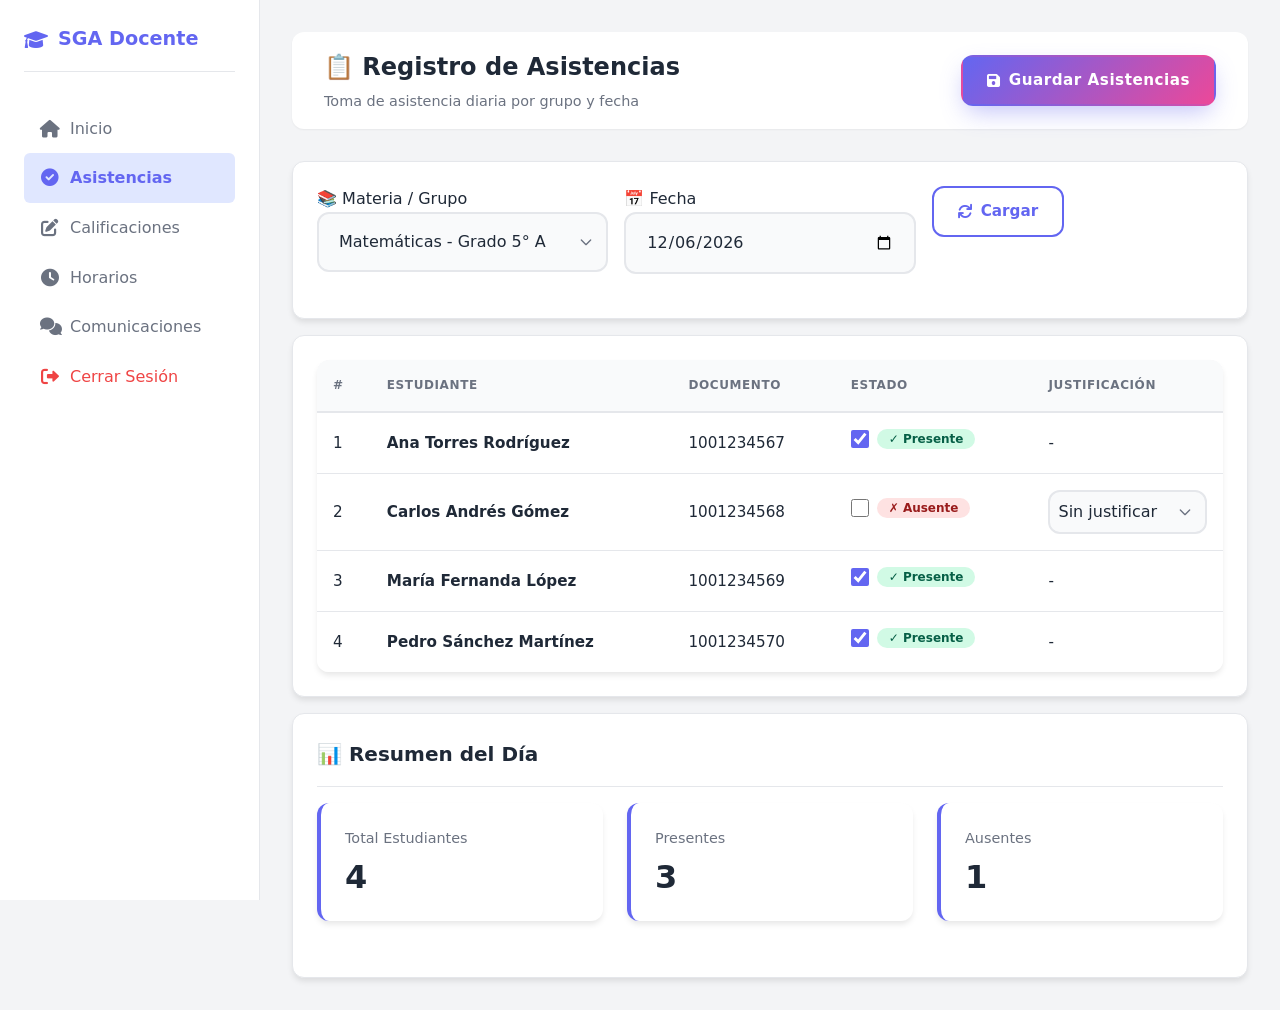
==== frontend/asistencias.html @ c6d842b6 "Version inicial SGA Nuevo Amanecer" ====
<!DOCTYPE html>
<html lang="es">
<head>
    <meta charset="UTF-8">
    <meta name="viewport" content="width=device-width, initial-scale=1.0">
    <title>SGA - Registro de Asistencias</title>
    <link rel="stylesheet" href="css/styles.css">
    <link rel="stylesheet" href="https://cdnjs.cloudflare.com/ajax/libs/font-awesome/6.0.0/css/all.min.css">
</head>
<body>
    <div class="dashboard-layout">
        <aside class="sidebar">
            <div class="sidebar-logo"><i class="fas fa-graduation-cap"></i> SGA Docente</div>
            <nav>
                <a href="dashboard.html" class="nav-link"><i class="fas fa-home"></i> Inicio</a>
                <a href="asistencias.html" class="nav-link active"><i class="fas fa-check-circle"></i> Asistencias</a>
                <a href="calificaciones.html" class="nav-link"><i class="fas fa-edit"></i> Calificaciones</a>
                <a href="horarios.html" class="nav-link"><i class="fas fa-clock"></i> Horarios</a>
                <a href="comunicaciones.html" class="nav-link"><i class="fas fa-comments"></i> Comunicaciones</a>
                <a href="#" id="logoutBtn" class="nav-link" style="color: var(--danger); margin-top: auto;"><i class="fas fa-sign-out-alt"></i> Cerrar Sesión</a>
            </nav>
        </aside>

        <main class="main-content">
            <header class="top-bar">
                <div><h1 class="top-bar-title">📋 Registro de Asistencias</h1><p class="top-bar-subtitle">Toma de asistencia diaria por grupo y fecha</p></div>
                <div class="flex" style="gap: 1rem;">
                    <button class="btn btn-primary" onclick="guardarAsistencias()"><i class="fas fa-save"></i> Guardar Asistencias</button>
                </div>
            </header>

            <section class="card mb-3">
                <div class="grid" style="grid-template-columns: repeat(auto-fit, minmax(200px, 1fr)); gap: 1rem;">
                    <div class="form-group"><label>📚 Materia / Grupo</label>
                        <select class="form-select" id="filtroMateria" onchange="cargarEstudiantes()">
                            <option value="1">Matemáticas - Grado 5° A</option>
                            <option value="2">Ciencias Naturales - Grado 5° B</option>
                            <option value="3">Lengua Castellana - Grado 4° A</option>
                        </select>
                    </div>
                    <div class="form-group"><label>📅 Fecha</label>
                        <input type="date" class="form-input" id="filtroFecha" onchange="cargarEstudiantes()">
                    </div>
                    <div class="form-group"><button class="btn btn-outline" onclick="cargarEstudiantes()"><i class="fas fa-sync"></i> Cargar</button></div>
                </div>
            </section>

            <section class="card mb-3">
                <div class="table-container">
                    <table>
                        <thead><tr><th>#</th><th>Estudiante</th><th>Documento</th><th>Estado</th><th>Justificación</th></tr></thead>
                        <tbody id="tablaAsistencias"><tr><td colspan="5" class="text-center">Seleccione materia y fecha</td></tr></tbody>
                    </table>
                </div>
            </section>

            <section class="card">
                <div class="card-header"><h2 class="card-title">📊 Resumen del Día</h2></div>
                <div class="widgets-grid" style="grid-template-columns: repeat(auto-fit, minmax(200px, 1fr));">
                    <div class="widget"><div class="widget-title">Total Estudiantes</div><div class="widget-value" id="totalEstudiantes">0</div></div>
                    <div class="widget"><div class="widget-title">Presentes</div><div class="widget-value" id="totalPresentes">0</div></div>
                    <div class="widget"><div class="widget-title">Ausentes</div><div class="widget-value" id="totalAusentes">0</div></div>
                </div>
            </section>
        </main>
    </div>

    <script src="js/api.js"></script>
    <script>
        let estudiantesList = [];
        let asistenciasActuales = {};
        
        function cargarEstudiantes() {
    const materiaId = document.getElementById('filtroMateria').value;
    const fecha = document.getElementById('filtroFecha').value;
    
    console.log("Cargando asistencias - Materia:", materiaId, "Fecha:", fecha);
    
    // Mostrar loading temporal
    const tbody = document.getElementById('tablaAsistencias');
    tbody.innerHTML = '<tr><td colspan="5" class="text-center"><i class="fas fa-spinner fa-spin"></i> Cargando estudiantes...</td></tr>';
    
    // Simular tiempo de carga (para que se vea que está funcionando)
    setTimeout(() => {
        // Diferentes estudiantes según la materia seleccionada
        const estudiantesPorMateria = {
            '1': [  // Matemáticas - Grado 5° A
                { id: 1, nombre: "Ana Torres Rodríguez", documento: "1001234567", presente: true },
                { id: 2, nombre: "Carlos Andrés Gómez", documento: "1001234568", presente: false },
                { id: 3, nombre: "María Fernanda López", documento: "1001234569", presente: true },
                { id: 4, nombre: "Pedro Sánchez Martínez", documento: "1001234570", presente: true }
            ],
            '2': [  // Ciencias Naturales - Grado 5° B
                { id: 5, nombre: "Luisa Fernanda Castro", documento: "1001234571", presente: false },
                { id: 6, nombre: "Sofía Ramírez", documento: "1001234572", presente: true },
                { id: 7, nombre: "Andrés Díaz", documento: "1001234573", presente: false },
                { id: 8, nombre: "Valentina Moreno", documento: "1001234574", presente: true }
            ],
            '3': [  // Lengua Castellana - Grado 4° A
                { id: 9, nombre: "Samuel Rojas", documento: "1001234575", presente: true },
                { id: 10, nombre: "Isabella Jiménez", documento: "1001234576", presente: false },
                { id: 11, nombre: "Nicolás Ortiz", documento: "1001234577", presente: true },
                { id: 12, nombre: "Camila Ruiz", documento: "1001234578", presente: true }
            ]
        };
        
        // Seleccionar estudiantes según materia, o usar los primeros por defecto
        estudiantesList = estudiantesPorMateria[materiaId] || estudiantesPorMateria['1'];
        
        // Limpiar asistencias actuales al cambiar de materia/fecha
        asistenciasActuales = {};
        
        // También podemos intentar cargar asistencias guardadas para esta fecha (localStorage)
        const key = `asistencias_${materiaId}_${fecha}`;
        const asistenciasGuardadas = localStorage.getItem(key);
        if (asistenciasGuardadas) {
            const data = JSON.parse(asistenciasGuardadas);
            data.asistencias.forEach(a => {
                asistenciasActuales[a.id_estudiante] = a.presente;
            });
            console.log("Cargadas asistencias guardadas localmente");
        }
        
        renderTabla();
        
        // Mostrar mensaje de qué se cargó
        console.log(`✅ Cargados ${estudiantesList.length} estudiantes para materia ${materiaId} en fecha ${fecha}`);
    }, 300);
}
        
        function renderTabla() {
    const tbody = document.getElementById('tablaAsistencias');
    let presentes = 0;
    let ausentes = 0;
    
    if (!estudiantesList || estudiantesList.length === 0) {
        tbody.innerHTML = '<tr><td colspan="5" class="text-center">No hay estudiantes para esta materia</td></tr>';
        return;
    }
    
    tbody.innerHTML = estudiantesList.map((e, idx) => {
        const presente = asistenciasActuales[e.id] !== undefined ? asistenciasActuales[e.id] : e.presente;
        if (presente) presentes++; else ausentes++;
        
        return `
            <tr>
                <td>${idx + 1}</td>
                <td><strong>${e.nombre}</strong></td>
                <td>${e.documento}</td>
                <td>
                    <label class="form-check">
                        <input type="checkbox" ${presente ? 'checked' : ''} onchange="toggleAsistencia(${e.id}, this.checked)">
                        <span class="badge ${presente ? 'badge-success' : 'badge-danger'}">${presente ? '✓ Presente' : '✗ Ausente'}</span>
                    </label>
                </td>
                <td>
                    ${!presente ? `<select class="form-select" style="padding:0.5rem" data-estudiante="${e.id}" onchange="guardarJustificacion(${e.id}, this.value)">
                        <option value="">Sin justificar</option>
                        <option value="enfermedad">Enfermedad</option>
                        <option value="permiso">Permiso</option>
                    </select>` : '-'}
                </td>
            </tr>
        `;
    }).join('');
    
    document.getElementById('totalEstudiantes').textContent = estudiantesList.length;
    document.getElementById('totalPresentes').textContent = presentes;
    document.getElementById('totalAusentes').textContent = ausentes;
}
        
        function toggleAsistencia(estudianteId, presente) {
            asistenciasActuales[estudianteId] = presente;
            renderTabla();
        }
        
        function guardarJustificacion(estudianteId, justificacion) {
            console.log(`Justificación para ${estudianteId}: ${justificacion}`);
        }
        
        async function guardarAsistencias() {
            const fecha = document.getElementById('filtroFecha').value || new Date().toISOString().split('T')[0];
            const materiaId = document.getElementById('filtroMateria').value;
            
            const asistenciasList = estudiantesList.map(e => ({
                id_estudiante: e.id,
                presente: asistenciasActuales[e.id] !== undefined ? asistenciasActuales[e.id] : e.presente
            }));
            
            const result = await window.api.registrarAsistenciasMasivas({
                id_materia: parseInt(materiaId),
                fecha: fecha,
                asistencias: asistenciasList
            });
            
            if (result.success) {
                alert('✅ Asistencias guardadas exitosamente');
            } else {
                alert('❌ Error al guardar: ' + (result.data?.message || 'Error de conexión'));
            }
        }
        
        document.getElementById('filtroFecha').value = new Date().toISOString().split('T')[0];
        document.getElementById('logoutBtn').addEventListener('click', (e) => { e.preventDefault(); window.api.logout(); });
        
        cargarEstudiantes();
    </script>
</body>
</html>
---- frontend/css/styles.css ----
/* ==========================================
   SGA "Nuevo Amanecer" - Diseño Unificado v2.0
   Sistema de Gestión Académica
   Cumplimiento: WCAG 2.1 AA, Responsive, Mobile-First
   ========================================== */

/* ==================== VARIABLES GLOBALES ==================== */
:root {
    /* Colores Institucionales - Paleta Moderna y Vibrante */
    --primary: #6366f1;
    --primary-dark: #4f46e5;
    --primary-light: #818cf8;
    --secondary: #ec4899;
    --secondary-dark: #be185d;
    --accent: #f59e0b;
    --accent-dark: #d97706;
    
    /* Estados */
    --success: #10b981;
    --success-dark: #059669;
    --warning: #f59e0b;
    --warning-dark: #d97706;
    --danger: #ef4444;
    --danger-dark: #dc2626;
    --info: #3b82f6;
    --info-dark: #2563eb;
    
    /* Neutros */
    --background: #f3f4f6;
    --surface: #ffffff;
    --surface-hover: #f9fafb;
    --text-main: #1f2937;
    --text-light: #6b7280;
    --text-muted: #9ca3af;
    --border: #e5e7eb;
    --border-dark: #d1d5db;
    
    /* Sombras */
    --shadow-sm: 0 1px 2px 0 rgba(0, 0, 0, 0.05);
    --shadow: 0 4px 6px -1px rgba(0, 0, 0, 0.1);
    --shadow-md: 0 4px 6px -1px rgba(0, 0, 0, 0.1), 0 2px 4px -1px rgba(0, 0, 0, 0.06);
    --shadow-lg: 0 10px 15px -3px rgba(0, 0, 0, 0.1);
    --shadow-hover: 0 10px 15px -3px rgba(0, 0, 0, 0.1), 0 4px 6px -2px rgba(0, 0, 0, 0.05);
    --shadow-focus: 0 0 0 3px rgba(79, 70, 229, 0.4);
    
    /* Espaciado */
    --radius-sm: 6px;
    --radius: 12px;
    --radius-lg: 16px;
    --radius-full: 9999px;
    
    /* Transiciones */
    --transition-fast: 0.15s ease;
    --transition: 0.3s ease;
    --transition-slow: 0.5s ease;
    
    /* Z-Index */
    --z-dropdown: 100;
    --z-sticky: 200;
    --z-modal: 1000;
    --z-toast: 1100;
}

/* ==================== RESET & BASE ==================== */
*, *::before, *::after {
    margin: 0;
    padding: 0;
    box-sizing: border-box;
}

html {
    font-size: 16px;
    scroll-behavior: smooth;
    -webkit-text-size-adjust: 100%;
}

body {
    font-family: 'Plus Jakarta Sans', 'Segoe UI', system-ui, -apple-system, sans-serif;
    background-color: var(--background);
    color: var(--text-main);
    line-height: 1.6;
    min-height: 100vh;
    -webkit-font-smoothing: antialiased;
    -moz-osx-font-smoothing: grayscale;
}

/* Accesibilidad: Focus visible */
*:focus-visible {
    outline: 2px solid var(--primary);
    outline-offset: 2px;
}

*:focus:not(:focus-visible) {
    outline: none;
}

a {
    text-decoration: none;
    color: inherit;
    transition: color var(--transition-fast), background-color var(--transition-fast);
}

a:hover {
    color: var(--primary);
}

ul, ol {
    list-style: none;
}

img {
    max-width: 100%;
    height: auto;
    display: block;
}

button {
    font-family: inherit;
    cursor: pointer;
    border: none;
    background: none;
}

input, select, textarea {
    font-family: inherit;
    font-size: inherit;
}

/* ==================== UTILIDADES ==================== */
.container {
    max-width: 1280px;
    margin: 0 auto;
    padding: 0 1.5rem;
}

.container-fluid {
    width: 100%;
    padding: 0 1.5rem;
}

/* Flexbox */
.flex { display: flex; }
.flex-inline { display: inline-flex; }
.flex-col { flex-direction: column; }
.flex-wrap { flex-wrap: wrap; }
.flex-1 { flex: 1; }
.flex-auto { flex: auto; }
.flex-none { flex: none; }

.flex-center { justify-content: center; align-items: center; }
.flex-between { justify-content: space-between; align-items: center; }
.flex-start { justify-content: flex-start; align-items: center; }
.flex-end { justify-content: flex-end; align-items: center; }

/* Grid */
.grid { display: grid; gap: 1.5rem; }
.grid-cols-1 { grid-template-columns: repeat(1, 1fr); }
.grid-cols-2 { grid-template-columns: repeat(2, 1fr); }
.grid-cols-3 { grid-template-columns: repeat(3, 1fr); }
.grid-cols-4 { grid-template-columns: repeat(4, 1fr); }

/* Texto */
.text-center { text-align: center; }
.text-left { text-align: left; }
.text-right { text-align: right; }
.text-uppercase { text-transform: uppercase; }
.text-lowercase { text-transform: lowercase; }
.text-capitalize { text-transform: capitalize; }

.text-sm { font-size: 0.875rem; }
.text-base { font-size: 1rem; }
.text-lg { font-size: 1.125rem; }
.text-xl { font-size: 1.25rem; }
.text-2xl { font-size: 1.5rem; }

.font-normal { font-weight: 400; }
.font-medium { font-weight: 500; }
.font-semibold { font-weight: 600; }
.font-bold { font-weight: 700; }

.text-primary { color: var(--primary); }
.text-success { color: var(--success); }
.text-warning { color: var(--warning); }
.text-danger { color: var(--danger); }
.text-muted { color: var(--text-muted); }

/* Espaciado */
.m-0 { margin: 0; }
.m-1 { margin: 0.25rem; }
.m-2 { margin: 0.5rem; }
.m-3 { margin: 1rem; }
.m-4 { margin: 1.5rem; }

.mt-0 { margin-top: 0; }
.mt-1 { margin-top: 0.25rem; }
.mt-2 { margin-top: 0.5rem; }
.mt-3 { margin-top: 1rem; }
.mt-4 { margin-top: 1.5rem; }

.mb-0 { margin-bottom: 0; }
.mb-1 { margin-bottom: 0.25rem; }
.mb-2 { margin-bottom: 0.5rem; }
.mb-3 { margin-bottom: 1rem; }
.mb-4 { margin-bottom: 1.5rem; }

.p-0 { padding: 0; }
.p-1 { padding: 0.25rem; }
.p-2 { padding: 0.5rem; }
.p-3 { padding: 1rem; }
.p-4 { padding: 1.5rem; }

/* Visibilidad */
.hidden { display: none !important; }
.visible { visibility: visible; }
.invisible { visibility: hidden; }
.sr-only {
    position: absolute;
    width: 1px;
    height: 1px;
    padding: 0;
    margin: -1px;
    overflow: hidden;
    clip: rect(0, 0, 0, 0);
    white-space: nowrap;
    border: 0;
}

/* ==================== BOTONES ==================== */
.btn {
    display: inline-flex;
    align-items: center;
    justify-content: center;
    gap: 0.5rem;
    padding: 0.75rem 1.5rem;
    border: 2px solid transparent;
    border-radius: var(--radius);
    font-weight: 600;
    font-size: 0.95rem;
    line-height: 1.5;
    cursor: pointer;
    transition: all var(--transition);
    text-decoration: none;
    white-space: nowrap;
    user-select: none;
    -webkit-tap-highlight-color: transparent;
}

.btn:disabled {
    opacity: 0.6;
    cursor: not-allowed;
    pointer-events: none;
}

/* Variantes */
.btn-primary {
    background: linear-gradient(135deg, #6366f1 0%, #ec4899 100%);
    color: white;
    box-shadow: 0 10px 25px -5px rgba(99, 102, 241, 0.4);
    font-weight: 700;
    letter-spacing: 0.5px;
}

.btn-primary:hover:not(:disabled) {
    background: linear-gradient(135deg, #4f46e5 0%, #be185d 100%);
    transform: translateY(-3px);
    box-shadow: 0 15px 35px -5px rgba(99, 102, 241, 0.5);
}

.btn-primary:active:not(:disabled) {
    transform: translateY(-1px);
}

.btn-secondary {
    background: var(--surface);
    color: var(--text-main);
    border-color: var(--border);
}

.btn-secondary:hover:not(:disabled) {
    background: var(--surface-hover);
    border-color: var(--primary);
    color: var(--primary);
}

.btn-success {
    background: linear-gradient(135deg, var(--success), var(--success-dark));
    color: white;
}

.btn-success:hover:not(:disabled) {
    background: linear-gradient(135deg, var(--success-dark), var(--success));
    transform: translateY(-2px);
    box-shadow: var(--shadow-hover);
}

.btn-danger {
    background: linear-gradient(135deg, var(--danger), var(--danger-dark));
    color: white;
}

.btn-danger:hover:not(:disabled) {
    background: linear-gradient(135deg, var(--danger-dark), var(--danger));
    transform: translateY(-2px);
    box-shadow: var(--shadow-hover);
}

.btn-outline {
    background: transparent;
    border-color: var(--primary);
    color: var(--primary);
}

.btn-outline:hover:not(:disabled) {
    background: var(--primary);
    color: white;
}

.btn-ghost {
    background: transparent;
    color: var(--text-main);
}

.btn-ghost:hover:not(:disabled) {
    background: var(--surface-hover);
    color: var(--primary);
}

/* Tamaños */
.btn-sm {
    padding: 0.5rem 1rem;
    font-size: 0.85rem;
}

.btn-lg {
    padding: 1rem 2rem;
    font-size: 1.1rem;
}

.btn-block {
    width: 100%;
    display: flex;
}

.btn-icon {
    padding: 0.75rem;
    width: 44px;
    height: 44px;
}

/* ==================== TARJETAS (CARDS) ==================== */
.card {
    background: var(--surface);
    border-radius: var(--radius);
    box-shadow: var(--shadow);
    padding: 1.5rem;
    transition: transform var(--transition), box-shadow var(--transition);
    border: 1px solid var(--border);
}

.card:hover {
    transform: translateY(-3px);
    box-shadow: var(--shadow-hover);
}

.card-header {
    display: flex;
    justify-content: space-between;
    align-items: center;
    margin-bottom: 1rem;
    padding-bottom: 1rem;
    border-bottom: 1px solid var(--border);
}

.card-title {
    font-size: 1.25rem;
    font-weight: 700;
    color: var(--text-main);
    margin: 0;
}

.card-subtitle {
    font-size: 0.9rem;
    color: var(--text-light);
    margin-top: 0.25rem;
}

.card-body {
    padding: 0;
}

.card-footer {
    margin-top: 1rem;
    padding-top: 1rem;
    border-top: 1px solid var(--border);
    display: flex;
    justify-content: flex-end;
    gap: 0.5rem;
}

/* Variantes de card */
.card-primary {
    border-left: 4px solid var(--primary);
}

.card-success {
    border-left: 4px solid var(--success);
}

.card-warning {
    border-left: 4px solid var(--warning);
}

.card-danger {
    border-left: 4px solid var(--danger);
}

/* ==================== TABLAS ==================== */
.table-container {
    overflow-x: auto;
    border-radius: var(--radius);
    box-shadow: var(--shadow);
    background: var(--surface);
    -webkit-overflow-scrolling: touch;
}

.table-container::-webkit-scrollbar {
    height: 8px;
}

.table-container::-webkit-scrollbar-track {
    background: var(--background);
    border-radius: var(--radius-sm);
}

.table-container::-webkit-scrollbar-thumb {
    background: var(--border-dark);
    border-radius: var(--radius-sm);
}

.table-container::-webkit-scrollbar-thumb:hover {
    background: var(--text-light);
}

table {
    width: 100%;
    border-collapse: collapse;
    background: var(--surface);
}

thead {
    background: var(--surface-hover);
}

th {
    background: #f9fafb;
    color: var(--text-light);
    font-weight: 600;
    text-transform: uppercase;
    font-size: 0.75rem;
    letter-spacing: 0.05em;
    padding: 1rem;
    text-align: left;
    border-bottom: 2px solid var(--border);
    white-space: nowrap;
}

td {
    padding: 1rem;
    border-bottom: 1px solid var(--border);
    color: var(--text-main);
    font-size: 0.95rem;
    vertical-align: middle;
}

tr:last-child td {
    border-bottom: none;
}

tr:hover {
    background-color: var(--surface-hover);
}

/* Tablas striped */
.table-striped tbody tr:nth-child(even) {
    background-color: #f9fafb;
}

.table-striped tbody tr:nth-child(even):hover {
    background-color: var(--surface-hover);
}

/* Tablas hover */
.table-hover tbody tr:hover {
    background-color: var(--surface-hover);
    cursor: pointer;
}

/* ==================== BADGES ==================== */
.badge {
    display: inline-flex;
    align-items: center;
    gap: 0.25rem;
    padding: 0.25rem 0.75rem;
    border-radius: var(--radius-full);
    font-size: 0.75rem;
    font-weight: 700;
    line-height: 1;
    white-space: nowrap;
}

.badge-success {
    background: #d1fae5;
    color: #065f46;
}

.badge-warning {
    background: #fef3c7;
    color: #92400e;
}

.badge-danger {
    background: #fee2e2;
    color: #991b1b;
}

.badge-primary {
    background: #e0e7ff;
    color: #3730a3;
}

.badge-info {
    background: #dbeafe;
    color: #1e40af;
}

.badge-secondary {
    background: #f3f4f6;
    color: #374151;
}

/* ==================== FORMULARIOS ==================== */
.form-group {
    margin-bottom: 1.25rem;
}

.form-label {
    display: block;
    margin-bottom: 0.5rem;
    font-weight: 500;
    color: var(--text-main);
    font-size: 0.95rem;
}

.form-label-required::after {
    content: " *";
    color: var(--danger);
}

.form-input,
.form-select,
.form-textarea {
    width: 100%;
    padding: 1rem 1.25rem;
    border: 2px solid #e5e7eb;
    border-radius: 12px;
    font-size: 1rem;
    line-height: 1.5;
    transition: all var(--transition);
    background: #f9fafb;
    color: var(--text-main);
    font-family: inherit;
}

.form-input:hover,
.form-select:hover,
.form-textarea:hover {
    border-color: #d1d5db;
    background: #ffffff;
}

.form-input:focus,
.form-select:focus,
.form-textarea:focus {
    outline: none;
    border-color: var(--primary);
    background: #ffffff;
    box-shadow: 0 0 0 3px rgba(99, 102, 241, 0.1);
}

.form-input:disabled,
.form-select:disabled,
.form-textarea:disabled {
    background: var(--surface-hover);
    cursor: not-allowed;
    opacity: 0.6;
}

.form-input::placeholder {
    color: #9ca3af;
}

.form-textarea {
    min-height: 120px;
    resize: vertical;
}

.form-select {
    appearance: none;
    background-image: url("data:image/svg+xml,%3Csvg xmlns='http://www.w3.org/2000/svg' fill='none' viewBox='0 0 24 24' stroke='%236b7280'%3E%3Cpath stroke-linecap='round' stroke-linejoin='round' stroke-width='2' d='M19 9l-7 7-7-7'%3E%3C/path%3E%3C/svg%3E");
    background-repeat: no-repeat;
    background-position: right 0.75rem center;
    background-size: 1rem;
    padding-right: 2.5rem;
}

.form-error {
    border-color: var(--danger);
}

.form-error:focus {
    box-shadow: 0 0 0 3px rgba(239, 68, 68, 0.2);
}

.form-help {
    margin-top: 0.25rem;
    font-size: 0.85rem;
    color: var(--text-light);
}

.form-error-message {
    margin-top: 0.25rem;
    font-size: 0.85rem;
    color: var(--danger);
    display: flex;
    align-items: center;
    gap: 0.25rem;
}

/* Checkbox y Radio */
.form-check {
    display: flex;
    align-items: center;
    gap: 0.5rem;
    margin-bottom: 0.5rem;
    cursor: pointer;
}

.form-check input[type="checkbox"],
.form-check input[type="radio"] {
    width: 18px;
    height: 18px;
    accent-color: var(--primary);
    cursor: pointer;
}

.form-check-label {
    font-size: 0.95rem;
    color: var(--text-main);
    cursor: pointer;
}

/* ==================== LAYOUT DASHBOARD ==================== */
.dashboard-layout {
    display: grid;
    grid-template-columns: 260px 1fr;
    min-height: 100vh;
}

.sidebar {
    background: var(--surface);
    border-right: 1px solid var(--border);
    padding: 1.5rem;
    display: flex;
    flex-direction: column;
    position: sticky;
    top: 0;
    height: 100vh;
    overflow-y: auto;
    z-index: var(--z-sticky);
}

.sidebar-logo {
    display: flex;
    align-items: center;
    gap: 10px;
    margin-bottom: 2rem;
    padding-bottom: 1rem;
    border-bottom: 1px solid var(--border);
    color: var(--primary);
    font-weight: 700;
    font-size: 1.2rem;
}

.sidebar-logo img {
    width: 40px;
    height: 40px;
}

.nav-menu {
    flex: 1;
    display: flex;
    flex-direction: column;
    gap: 0.25rem;
}

.nav-link {
    display: flex;
    align-items: center;
    gap: 10px;
    padding: 0.75rem 1rem;
    color: var(--text-light);
    border-radius: var(--radius-sm);
    transition: all var(--transition-fast);
    font-weight: 500;
}

.nav-link:hover {
    background: var(--surface-hover);
    color: var(--primary);
}

.nav-link.active {
    background: #e0e7ff;
    color: var(--primary);
    font-weight: 600;
}

.nav-link i {
    width: 20px;
    text-align: center;
    font-size: 1.1rem;
}

.nav-divider {
    margin: 1.5rem 0;
    padding-top: 1rem;
    border-top: 1px solid var(--border);
}

.main-content {
    padding: 2rem;
    overflow-y: auto;
    background: var(--background);
}

.top-bar {
    background: var(--surface);
    padding: 1rem 2rem;
    border-radius: var(--radius);
    margin-bottom: 2rem;
    box-shadow: var(--shadow-sm);
    display: flex;
    justify-content: space-between;
    align-items: center;
}

.top-bar-title {
    font-size: 1.5rem;
    font-weight: 700;
    color: var(--text-main);
    margin: 0;
}

.top-bar-subtitle {
    font-size: 0.9rem;
    color: var(--text-light);
    margin-top: 0.25rem;
}

/* ==================== LOGIN - DISEÑO MEJORADO ==================== */
.login-page {
    display: flex;
    align-items: center;
    justify-content: center;
    min-height: 100vh;
    background: linear-gradient(135deg, #667eea 0%, #764ba2 25%, #f093fb 50%, #4facfe 75%, #667eea 100%);
    background-size: 400% 400%;
    animation: gradient-animation 15s ease infinite;
    padding: 1rem;
    position: relative;
    overflow: hidden;
}

@keyframes gradient-animation {
    0% { background-position: 0% 50%; }
    50% { background-position: 100% 50%; }
    100% { background-position: 0% 50%; }
}

.login-page::before {
    content: '';
    position: absolute;
    width: 500px;
    height: 500px;
    background: rgba(255, 255, 255, 0.1);
    border-radius: 50%;
    top: -200px;
    left: -200px;
    z-index: 1;
    animation: float 6s ease-in-out infinite;
}

.login-page::after {
    content: '';
    position: absolute;
    width: 300px;
    height: 300px;
    background: rgba(255, 255, 255, 0.05);
    border-radius: 50%;
    bottom: -100px;
    right: -100px;
    z-index: 1;
    animation: float-reverse 8s ease-in-out infinite;
}

@keyframes float {
    0%, 100% { transform: translateY(0px); }
    50% { transform: translateY(30px); }
}

@keyframes float-reverse {
    0%, 100% { transform: translateY(0px); }
    50% { transform: translateY(-30px); }
}

.login-card {
    width: 100%;
    max-width: 470px;
    padding: 3.5rem 2.5rem;
    background: rgba(255, 255, 255, 0.98);
    border-radius: 20px;
    box-shadow: 0 25px 50px -12px rgba(0, 0, 0, 0.25), 0 0 0 1px rgba(255, 255, 255, 0.3);
    animation: slideUp 0.6s ease-out;
    backdrop-filter: blur(10px);
    z-index: 10;
    position: relative;
    border: 1px solid rgba(255, 255, 255, 0.4);
}

.header-section {
    margin-bottom: 2.5rem;
    position: relative;
    text-align: center;
}

.icon-badge {
    width: 90px;
    height: 90px;
    background: linear-gradient(135deg, #6366f1 0%, #ec4899 100%);
    border-radius: 50%;
    display: flex;
    align-items: center;
    justify-content: center;
    color: white;
    font-size: 2.5rem;
    margin: 0 auto 1.5rem;
    box-shadow: 0 15px 35px -5px rgba(99, 102, 241, 0.4);
    animation: iconPulse 2.5s ease-in-out infinite;
    position: relative;
}

.icon-badge::before {
    content: '';
    position: absolute;
    inset: -4px;
    background: linear-gradient(135deg, #6366f1 0%, #ec4899 100%);
    border-radius: 50%;
    opacity: 0.3;
    animation: rotate-badge 3s linear infinite;
    z-index: -1;
}

@keyframes rotate-badge {
    0% { transform: rotate(0deg); }
    100% { transform: rotate(360deg); }
}

@keyframes iconPulse {
    0%, 100% { transform: scale(1); }
    50% { transform: scale(1.08); }
}

.school-title {
    font-family: 'Poppins', sans-serif;
    font-size: 2.8rem;
    font-weight: 800;
    background: linear-gradient(135deg, #6366f1 0%, #ec4899 100%);
    -webkit-background-clip: text;
    -webkit-text-fill-color: transparent;
    background-clip: text;
    margin: 0 0 0.75rem 0;
    letter-spacing: -0.025em;
    line-height: 1.1;
}

.school-subtitle {
    font-size: 1rem;
    color: #6b7280;
    font-weight: 500;
    margin: 0 0 1.5rem 0;
    letter-spacing: 0.3px;
}

.accent-line {
    width: 70px;
    height: 5px;
    background: linear-gradient(90deg, #6366f1 0%, #ec4899 50%, #f59e0b 100%);
    margin: 1.5rem auto 0;
    border-radius: 3px;
    box-shadow: 0 4px 15px -3px rgba(99, 102, 241, 0.4);
}

/* ==================== WIDGETS ==================== */
.widgets-grid {
    display: grid;
    grid-template-columns: repeat(auto-fit, minmax(240px, 1fr));
    gap: 1.5rem;
    margin-bottom: 2rem;
}

.widget {
    background: var(--surface);
    padding: 1.5rem;
    border-radius: var(--radius);
    box-shadow: var(--shadow);
    border-left: 4px solid var(--primary);
    transition: transform var(--transition), box-shadow var(--transition);
}

.widget:hover {
    transform: translateY(-3px);
    box-shadow: var(--shadow-hover);
}

.widget-icon {
    width: 48px;
    height: 48px;
    border-radius: var(--radius-sm);
    display: flex;
    align-items: center;
    justify-content: center;
    font-size: 1.5rem;
    margin-bottom: 1rem;
}

.widget-icon-primary {
    background: #e0e7ff;
    color: var(--primary);
}

.widget-icon-success {
    background: #d1fae5;
    color: var(--success);
}

.widget-icon-warning {
    background: #fef3c7;
    color: var(--warning);
}

.widget-icon-danger {
    background: #fee2e2;
    color: var(--danger);
}

.widget-title {
    font-size: 0.9rem;
    color: var(--text-light);
    font-weight: 500;
    margin: 0;
}

.widget-value {
    font-size: 2rem;
    font-weight: 700;
    color: var(--text-main);
    margin-top: 0.5rem;
    line-height: 1.2;
}

.widget-change {
    font-size: 0.85rem;
    margin-top: 0.5rem;
    display: flex;
    align-items: center;
    gap: 0.25rem;
}

.widget-change.positive {
    color: var(--success);
}

.widget-change.negative {
    color: var(--danger);
}

/* ==================== ALERTAS & TOAST ==================== */
.alert {
    padding: 1rem 1.25rem;
    border-radius: var(--radius-sm);
    margin-bottom: 1rem;
    display: flex;
    align-items: flex-start;
    gap: 0.75rem;
    font-size: 0.95rem;
    border-left: 4px solid;
}

.alert-info {
    background: #dbeafe;
    color: #1e40af;
    border-left-color: var(--info);
}

.alert-success {
    background: #d1fae5;
    color: #065f46;
    border-left-color: var(--success);
}

.alert-warning {
    background: #fef3c7;
    color: #92400e;
    border-left-color: var(--warning);
}

.alert-danger {
    background: #fee2e2;
    color: #991b1b;
    border-left-color: var(--danger);
}

.alert-icon {
    flex-shrink: 0;
    font-size: 1.25rem;
}

.alert-content {
    flex: 1;
}

.alert-title {
    font-weight: 600;
    margin-bottom: 0.25rem;
}

.alert-dismiss {
    background: none;
    border: none;
    font-size: 1.25rem;
    color: inherit;
    opacity: 0.6;
    cursor: pointer;
    padding: 0;
    line-height: 1;
}

.alert-dismiss:hover {
    opacity: 1;
}

/* Toast Notifications */
.toast-container {
    position: fixed;
    top: 20px;
    right: 20px;
    z-index: var(--z-toast);
    display: flex;
    flex-direction: column;
    gap: 0.5rem;
}

.toast {
    min-width: 300px;
    max-width: 400px;
    padding: 1rem 1.25rem;
    background: var(--surface);
    border-radius: var(--radius-sm);
    box-shadow: var(--shadow-lg);
    display: flex;
    align-items: center;
    gap: 0.75rem;
    animation: slideInRight 0.3s ease-out;
    border-left: 4px solid;
}

@keyframes slideInRight {
    from {
        transform: translateX(100%);
        opacity: 0;
    }
    to {
        transform: translateX(0);
        opacity: 1;
    }
}

.toast-success { border-left-color: var(--success); }
.toast-error { border-left-color: var(--danger); }
.toast-warning { border-left-color: var(--warning); }
.toast-info { border-left-color: var(--info); }

/* ==================== MODAL ==================== */
.modal-overlay {
    position: fixed;
    top: 0;
    left: 0;
    width: 100%;
    height: 100%;
    background: rgba(0, 0, 0, 0.5);
    display: flex;
    align-items: center;
    justify-content: center;
    z-index: var(--z-modal);
    opacity: 0;
    visibility: hidden;
    transition: all var(--transition-fast);
    padding: 1rem;
}

.modal-overlay.active {
    opacity: 1;
    visibility: visible;
}

.modal {
    background: var(--surface);
    border-radius: var(--radius-lg);
    box-shadow: var(--shadow-lg);
    width: 100%;
    max-width: 500px;
    max-height: 90vh;
    overflow-y: auto;
    transform: scale(0.95);
    transition: transform var(--transition-fast);
}

.modal-overlay.active .modal {
    transform: scale(1);
}

.modal-header {
    display: flex;
    justify-content: space-between;
    align-items: center;
    padding: 1.5rem;
    border-bottom: 1px solid var(--border);
}

.modal-title {
    font-size: 1.25rem;
    font-weight: 700;
    color: var(--text-main);
    margin: 0;
}

.modal-close {
    background: none;
    border: none;
    font-size: 1.5rem;
    color: var(--text-light);
    cursor: pointer;
    padding: 0.25rem;
    line-height: 1;
    transition: color var(--transition-fast);
}

.modal-close:hover {
    color: var(--text-main);
}

.modal-body {
    padding: 1.5rem;
}

.modal-footer {
    display: flex;
    justify-content: flex-end;
    gap: 0.5rem;
    padding: 1.5rem;
    border-top: 1px solid var(--border);
}

/* ==================== LOADING ==================== */
.spinner {
    width: 40px;
    height: 40px;
    border: 3px solid var(--border);
    border-top-color: var(--primary);
    border-radius: 50%;
    animation: spin 1s linear infinite;
}

@keyframes spin {
    to { transform: rotate(360deg); }
}

.loading-overlay {
    position: fixed;
    top: 0;
    left: 0;
    width: 100%;
    height: 100%;
    background: rgba(255, 255, 255, 0.9);
    display: flex;
    align-items: center;
    justify-content: center;
    z-index: var(--z-modal);
}

/* Skeleton Loading */
.skeleton {
    background: linear-gradient(90deg, var(--surface-hover) 25%, var(--border) 50%, var(--surface-hover) 75%);
    background-size: 200% 100%;
    animation: skeleton-loading 1.5s infinite;
    border-radius: var(--radius-sm);
}

@keyframes skeleton-loading {
    0% { background-position: 200% 0; }
    100% { background-position: -200% 0; }
}

/* ==================== RESPONSIVE ==================== */
@media (max-width: 1024px) {
    .dashboard-layout {
        grid-template-columns: 1fr;
    }
    
    .sidebar {
        position: fixed;
        left: -260px;
        top: 0;
        height: 100vh;
        transition: left var(--transition);
        z-index: var(--z-modal);
    }
    
    .sidebar.active {
        left: 0;
    }
    
    .main-content {
        padding: 1.5rem;
    }
    
    .grid-cols-4 {
        grid-template-columns: repeat(2, 1fr);
    }
}

@media (max-width: 768px) {
    .container {
        padding: 0 1rem;
    }
    
    .widgets-grid {
        grid-template-columns: 1fr;
    }
    
    .grid-cols-2,
    .grid-cols-3 {
        grid-template-columns: 1fr;
    }
    
    .top-bar {
        flex-direction: column;
        align-items: flex-start;
        gap: 1rem;
        padding: 1rem;
    }
    
    .btn {
        width: 100%;
        justify-content: center;
    }
    
    .btn-group {
        flex-direction: column;
    }
    
    .card {
        padding: 1rem;
    }
    
    table {
        font-size: 0.85rem;
    }
    
    th, td {
        padding: 0.75rem 0.5rem;
    }
    
    .modal {
        max-width: 100%;
        margin: 1rem;
    }
}

@media (max-width: 480px) {
    html {
        font-size: 14px;
    }
    
    .login-card {
        padding: 1.5rem;
    }
    
    .widget-value {
        font-size: 1.5rem;
    }
}

/* ==================== PRINT STYLES ==================== */
@media print {
    .sidebar,
    .top-bar,
    .btn,
    .nav-link,
    .toast-container,
    .modal-overlay {
        display: none !important;
    }
    
    .dashboard-layout {
        display: block;
    }
    
    .main-content {
        padding: 0;
    }
    
    .card {
        box-shadow: none;
        border: 1px solid #000;
        break-inside: avoid;
    }
    
    body {
        background: white;
        color: black;
    }
    
    a {
        text-decoration: underline;
        color: black;
    }
}

/* ==================== ACCESIBILIDAD ==================== */
/* High Contrast Mode */
@media (prefers-contrast: high) {
    :root {
        --border: #000;
        --text-light: #000;
    }
    
    .btn {
        border: 2px solid currentColor;
    }
}

/* Reduced Motion */
@media (prefers-reduced-motion: reduce) {
    *,
    *::before,
    *::after {
        animation-duration: 0.01ms !important;
        animation-iteration-count: 1 !important;
        transition-duration: 0.01ms !important;
    }
}

/* Dark Mode Support (Opcional) */
@media (prefers-color-scheme: dark) {
    /* Descomentar para habilitar modo oscuro automático */
    /*
    :root {
        --background: #111827;
        --surface: #1f2937;
        --surface-hover: #374151;
        --text-main: #f9fafb;
        --text-light: #9ca3af;
        --border: #374151;
    }
    */
}
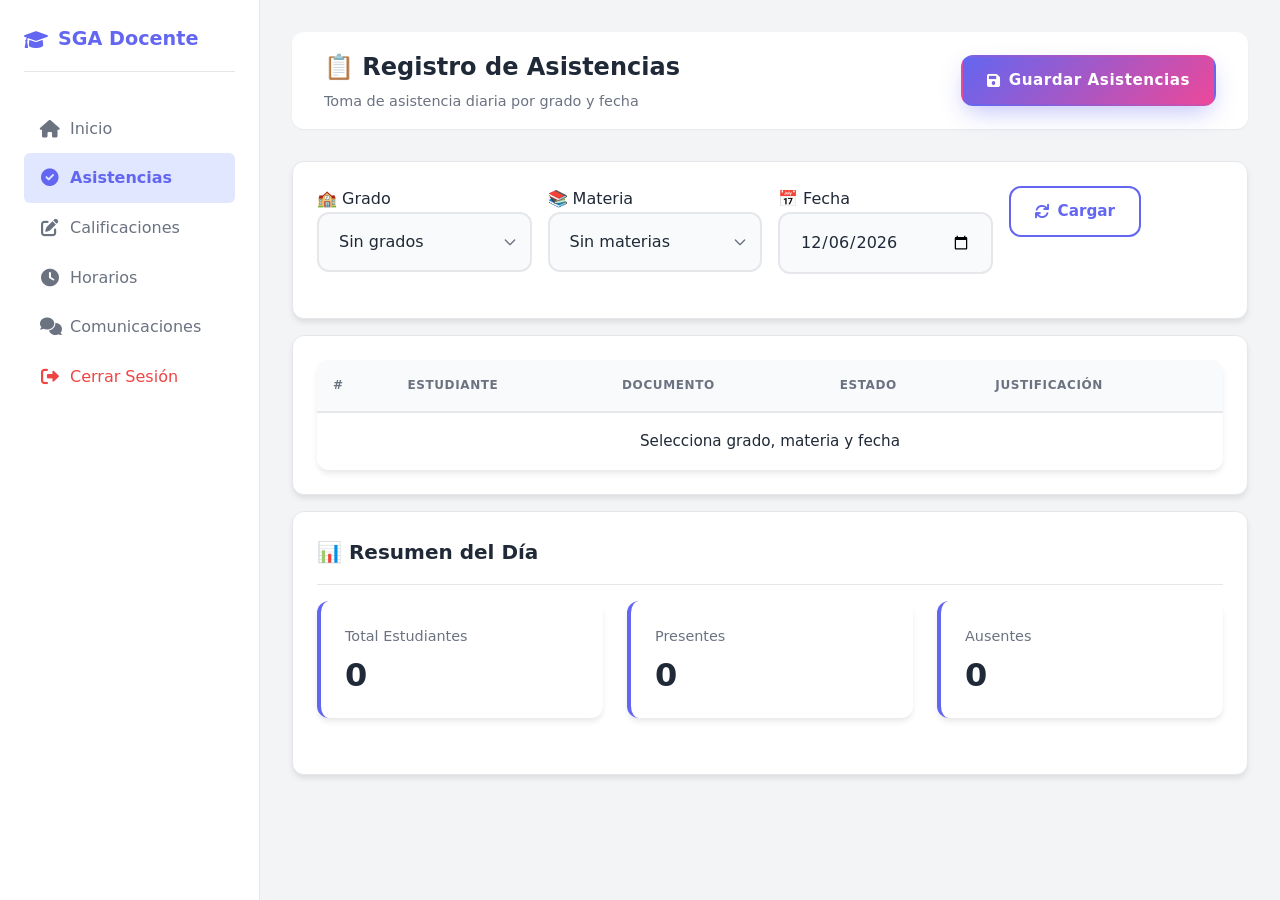
==== commit 4471df8d: "Corregir error de duplicados al guardar asistencias y conectar asistencias a datos reales" ====
--- a/frontend/asistencias.html
+++ b/frontend/asistencias.html
@@ -23,7 +23,7 @@
 
         <main class="main-content">
             <header class="top-bar">
-                <div><h1 class="top-bar-title">📋 Registro de Asistencias</h1><p class="top-bar-subtitle">Toma de asistencia diaria por grupo y fecha</p></div>
+                <div><h1 class="top-bar-title">📋 Registro de Asistencias</h1><p class="top-bar-subtitle">Toma de asistencia diaria por grado y fecha</p></div>
                 <div class="flex" style="gap: 1rem;">
                     <button class="btn btn-primary" onclick="guardarAsistencias()"><i class="fas fa-save"></i> Guardar Asistencias</button>
                 </div>
@@ -31,12 +31,11 @@
 
             <section class="card mb-3">
                 <div class="grid" style="grid-template-columns: repeat(auto-fit, minmax(200px, 1fr)); gap: 1rem;">
-                    <div class="form-group"><label>📚 Materia / Grupo</label>
-                        <select class="form-select" id="filtroMateria" onchange="cargarEstudiantes()">
-                            <option value="1">Matemáticas - Grado 5° A</option>
-                            <option value="2">Ciencias Naturales - Grado 5° B</option>
-                            <option value="3">Lengua Castellana - Grado 4° A</option>
-                        </select>
+                    <div class="form-group"><label>🏫 Grado</label>
+                        <select class="form-select" id="filtroGrado" onchange="cargarEstudiantes()"><option value="">Cargando...</option></select>
+                    </div>
+                    <div class="form-group"><label>📚 Materia</label>
+                        <select class="form-select" id="filtroMateria" onchange="cargarEstudiantes()"><option value="">Cargando...</option></select>
                     </div>
                     <div class="form-group"><label>📅 Fecha</label>
                         <input type="date" class="form-input" id="filtroFecha" onchange="cargarEstudiantes()">
@@ -49,7 +48,7 @@
                 <div class="table-container">
                     <table>
                         <thead><tr><th>#</th><th>Estudiante</th><th>Documento</th><th>Estado</th><th>Justificación</th></tr></thead>
-                        <tbody id="tablaAsistencias"><tr><td colspan="5" class="text-center">Seleccione materia y fecha</td></tr></tbody>
+                        <tbody id="tablaAsistencias"><tr><td colspan="5" class="text-center">Selecciona grado, materia y fecha</td></tr></tbody>
                     </table>
                 </div>
             </section>
@@ -69,141 +68,141 @@
     <script>
         let estudiantesList = [];
         let asistenciasActuales = {};
-        
-        function cargarEstudiantes() {
-    const materiaId = document.getElementById('filtroMateria').value;
-    const fecha = document.getElementById('filtroFecha').value;
-    
-    console.log("Cargando asistencias - Materia:", materiaId, "Fecha:", fecha);
-    
-    // Mostrar loading temporal
-    const tbody = document.getElementById('tablaAsistencias');
-    tbody.innerHTML = '<tr><td colspan="5" class="text-center"><i class="fas fa-spinner fa-spin"></i> Cargando estudiantes...</td></tr>';
-    
-    // Simular tiempo de carga (para que se vea que está funcionando)
-    setTimeout(() => {
-        // Diferentes estudiantes según la materia seleccionada
-        const estudiantesPorMateria = {
-            '1': [  // Matemáticas - Grado 5° A
-                { id: 1, nombre: "Ana Torres Rodríguez", documento: "1001234567", presente: true },
-                { id: 2, nombre: "Carlos Andrés Gómez", documento: "1001234568", presente: false },
-                { id: 3, nombre: "María Fernanda López", documento: "1001234569", presente: true },
-                { id: 4, nombre: "Pedro Sánchez Martínez", documento: "1001234570", presente: true }
-            ],
-            '2': [  // Ciencias Naturales - Grado 5° B
-                { id: 5, nombre: "Luisa Fernanda Castro", documento: "1001234571", presente: false },
-                { id: 6, nombre: "Sofía Ramírez", documento: "1001234572", presente: true },
-                { id: 7, nombre: "Andrés Díaz", documento: "1001234573", presente: false },
-                { id: 8, nombre: "Valentina Moreno", documento: "1001234574", presente: true }
-            ],
-            '3': [  // Lengua Castellana - Grado 4° A
-                { id: 9, nombre: "Samuel Rojas", documento: "1001234575", presente: true },
-                { id: 10, nombre: "Isabella Jiménez", documento: "1001234576", presente: false },
-                { id: 11, nombre: "Nicolás Ortiz", documento: "1001234577", presente: true },
-                { id: 12, nombre: "Camila Ruiz", documento: "1001234578", presente: true }
-            ]
-        };
-        
-        // Seleccionar estudiantes según materia, o usar los primeros por defecto
-        estudiantesList = estudiantesPorMateria[materiaId] || estudiantesPorMateria['1'];
-        
-        // Limpiar asistencias actuales al cambiar de materia/fecha
-        asistenciasActuales = {};
-        
-        // También podemos intentar cargar asistencias guardadas para esta fecha (localStorage)
-        const key = `asistencias_${materiaId}_${fecha}`;
-        const asistenciasGuardadas = localStorage.getItem(key);
-        if (asistenciasGuardadas) {
-            const data = JSON.parse(asistenciasGuardadas);
-            data.asistencias.forEach(a => {
-                asistenciasActuales[a.id_estudiante] = a.presente;
+
+        async function inicializarSelects() {
+            const [grados, materias] = await Promise.all([window.api.getGrados(), window.api.getMaterias()]);
+
+            document.getElementById('filtroGrado').innerHTML = grados.map(g => `<option value="${g.id_grado}">${g.nombre}</option>`).join('') || '<option value="">Sin grados</option>';
+            document.getElementById('filtroMateria').innerHTML = materias.map(m => `<option value="${m.id_materia}">${m.nombre}</option>`).join('') || '<option value="">Sin materias</option>';
+
+            if (grados.length && materias.length) cargarEstudiantes();
+        }
+
+        async function cargarEstudiantes() {
+            const idGrado = document.getElementById('filtroGrado').value;
+            const idMateria = document.getElementById('filtroMateria').value;
+            const fecha = document.getElementById('filtroFecha').value;
+
+            if (!idGrado || !idMateria || !fecha) return;
+
+            const tbody = document.getElementById('tablaAsistencias');
+            tbody.innerHTML = '<tr><td colspan="5" class="text-center"><i class="fas fa-spinner fa-spin"></i> Cargando desde la API...</td></tr>';
+
+            const data = await window.api.getAsistenciasGrado(idGrado, fecha, idMateria);
+
+            if (!data || !data.success) {
+                tbody.innerHTML = '<tr><td colspan="5" class="text-center">No se pudo cargar el listado.</td></tr>';
+                estudiantesList = [];
+                return;
+            }
+
+            asistenciasActuales = {};
+            estudiantesList = (data.asistencias || []).map(item => {
+                const est = item.estudiante;
+                const presenteActual = item.asistencia ? item.asistencia.presente : true;
+                asistenciasActuales[est.id_estudiante] = presenteActual;
+                return {
+                    id: est.id_estudiante,
+                    nombre: est.usuario ? est.usuario.nombre_completo : 'Sin nombre',
+                    documento: est.documento,
+                    presente: presenteActual,
+                    yaRegistrado: item.registrado
+                };
             });
-            console.log("Cargadas asistencias guardadas localmente");
-        }
-        
-        renderTabla();
-        
-        // Mostrar mensaje de qué se cargó
-        console.log(`✅ Cargados ${estudiantesList.length} estudiantes para materia ${materiaId} en fecha ${fecha}`);
-    }, 300);
-}
-        
+
+            renderTabla();
+        }
+
         function renderTabla() {
-    const tbody = document.getElementById('tablaAsistencias');
-    let presentes = 0;
-    let ausentes = 0;
-    
-    if (!estudiantesList || estudiantesList.length === 0) {
-        tbody.innerHTML = '<tr><td colspan="5" class="text-center">No hay estudiantes para esta materia</td></tr>';
-        return;
-    }
-    
-    tbody.innerHTML = estudiantesList.map((e, idx) => {
-        const presente = asistenciasActuales[e.id] !== undefined ? asistenciasActuales[e.id] : e.presente;
-        if (presente) presentes++; else ausentes++;
-        
-        return `
-            <tr>
-                <td>${idx + 1}</td>
-                <td><strong>${e.nombre}</strong></td>
-                <td>${e.documento}</td>
-                <td>
-                    <label class="form-check">
-                        <input type="checkbox" ${presente ? 'checked' : ''} onchange="toggleAsistencia(${e.id}, this.checked)">
-                        <span class="badge ${presente ? 'badge-success' : 'badge-danger'}">${presente ? '✓ Presente' : '✗ Ausente'}</span>
-                    </label>
-                </td>
-                <td>
-                    ${!presente ? `<select class="form-select" style="padding:0.5rem" data-estudiante="${e.id}" onchange="guardarJustificacion(${e.id}, this.value)">
-                        <option value="">Sin justificar</option>
-                        <option value="enfermedad">Enfermedad</option>
-                        <option value="permiso">Permiso</option>
-                    </select>` : '-'}
-                </td>
-            </tr>
-        `;
-    }).join('');
-    
-    document.getElementById('totalEstudiantes').textContent = estudiantesList.length;
-    document.getElementById('totalPresentes').textContent = presentes;
-    document.getElementById('totalAusentes').textContent = ausentes;
-}
-        
+            const tbody = document.getElementById('tablaAsistencias');
+            let presentes = 0;
+            let ausentes = 0;
+
+            if (!estudiantesList || estudiantesList.length === 0) {
+                tbody.innerHTML = '<tr><td colspan="5" class="text-center">No hay estudiantes activos en este grado</td></tr>';
+                document.getElementById('totalEstudiantes').textContent = 0;
+                document.getElementById('totalPresentes').textContent = 0;
+                document.getElementById('totalAusentes').textContent = 0;
+                return;
+            }
+
+            tbody.innerHTML = estudiantesList.map((e, idx) => {
+                const presente = asistenciasActuales[e.id] !== undefined ? asistenciasActuales[e.id] : e.presente;
+                if (presente) presentes++; else ausentes++;
+
+                return `
+                    <tr>
+                        <td>${idx + 1}</td>
+                        <td><strong>${e.nombre}</strong>${e.yaRegistrado ? ' <small style="color:var(--text-light)">(ya registrado)</small>' : ''}</td>
+                        <td>${e.documento}</td>
+                        <td>
+                            <label class="form-check">
+                                <input type="checkbox" ${presente ? 'checked' : ''} onchange="toggleAsistencia(${e.id}, this.checked)">
+                                <span class="badge ${presente ? 'badge-success' : 'badge-danger'}">${presente ? '✓ Presente' : '✗ Ausente'}</span>
+                            </label>
+                        </td>
+                        <td>
+                            ${!presente ? `<select class="form-select" style="padding:0.5rem" data-estudiante="${e.id}" onchange="guardarJustificacion(${e.id}, this.value)">
+                                <option value="">Sin justificar</option>
+                                <option value="enfermedad">Enfermedad</option>
+                                <option value="permiso">Permiso</option>
+                            </select>` : '-'}
+                        </td>
+                    </tr>
+                `;
+            }).join('');
+
+            document.getElementById('totalEstudiantes').textContent = estudiantesList.length;
+            document.getElementById('totalPresentes').textContent = presentes;
+            document.getElementById('totalAusentes').textContent = ausentes;
+        }
+
         function toggleAsistencia(estudianteId, presente) {
             asistenciasActuales[estudianteId] = presente;
             renderTabla();
         }
-        
+
         function guardarJustificacion(estudianteId, justificacion) {
             console.log(`Justificación para ${estudianteId}: ${justificacion}`);
         }
-        
+
         async function guardarAsistencias() {
             const fecha = document.getElementById('filtroFecha').value || new Date().toISOString().split('T')[0];
-            const materiaId = document.getElementById('filtroMateria').value;
-            
+            const idMateria = document.getElementById('filtroMateria').value;
+
+            if (!idMateria || !estudiantesList.length) {
+                alert('Selecciona grado, materia y carga la lista primero.');
+                return;
+            }
+
+            const btn = document.querySelector('button[onclick="guardarAsistencias()"]');
+            if (btn) { btn.disabled = true; btn.innerHTML = '<i class="fas fa-spinner fa-spin"></i> Guardando...'; }
+
             const asistenciasList = estudiantesList.map(e => ({
                 id_estudiante: e.id,
                 presente: asistenciasActuales[e.id] !== undefined ? asistenciasActuales[e.id] : e.presente
             }));
-            
+
             const result = await window.api.registrarAsistenciasMasivas({
-                id_materia: parseInt(materiaId),
+                id_materia: parseInt(idMateria),
                 fecha: fecha,
                 asistencias: asistenciasList
             });
-            
+
+            if (btn) { btn.disabled = false; btn.innerHTML = '<i class="fas fa-save"></i> Guardar Asistencias'; }
+
             if (result.success) {
                 alert('✅ Asistencias guardadas exitosamente');
+                cargarEstudiantes();
             } else {
                 alert('❌ Error al guardar: ' + (result.data?.message || 'Error de conexión'));
             }
         }
-        
+
         document.getElementById('filtroFecha').value = new Date().toISOString().split('T')[0];
         document.getElementById('logoutBtn').addEventListener('click', (e) => { e.preventDefault(); window.api.logout(); });
-        
-        cargarEstudiantes();
+
+        inicializarSelects();
     </script>
 </body>
-</html>+</html>
